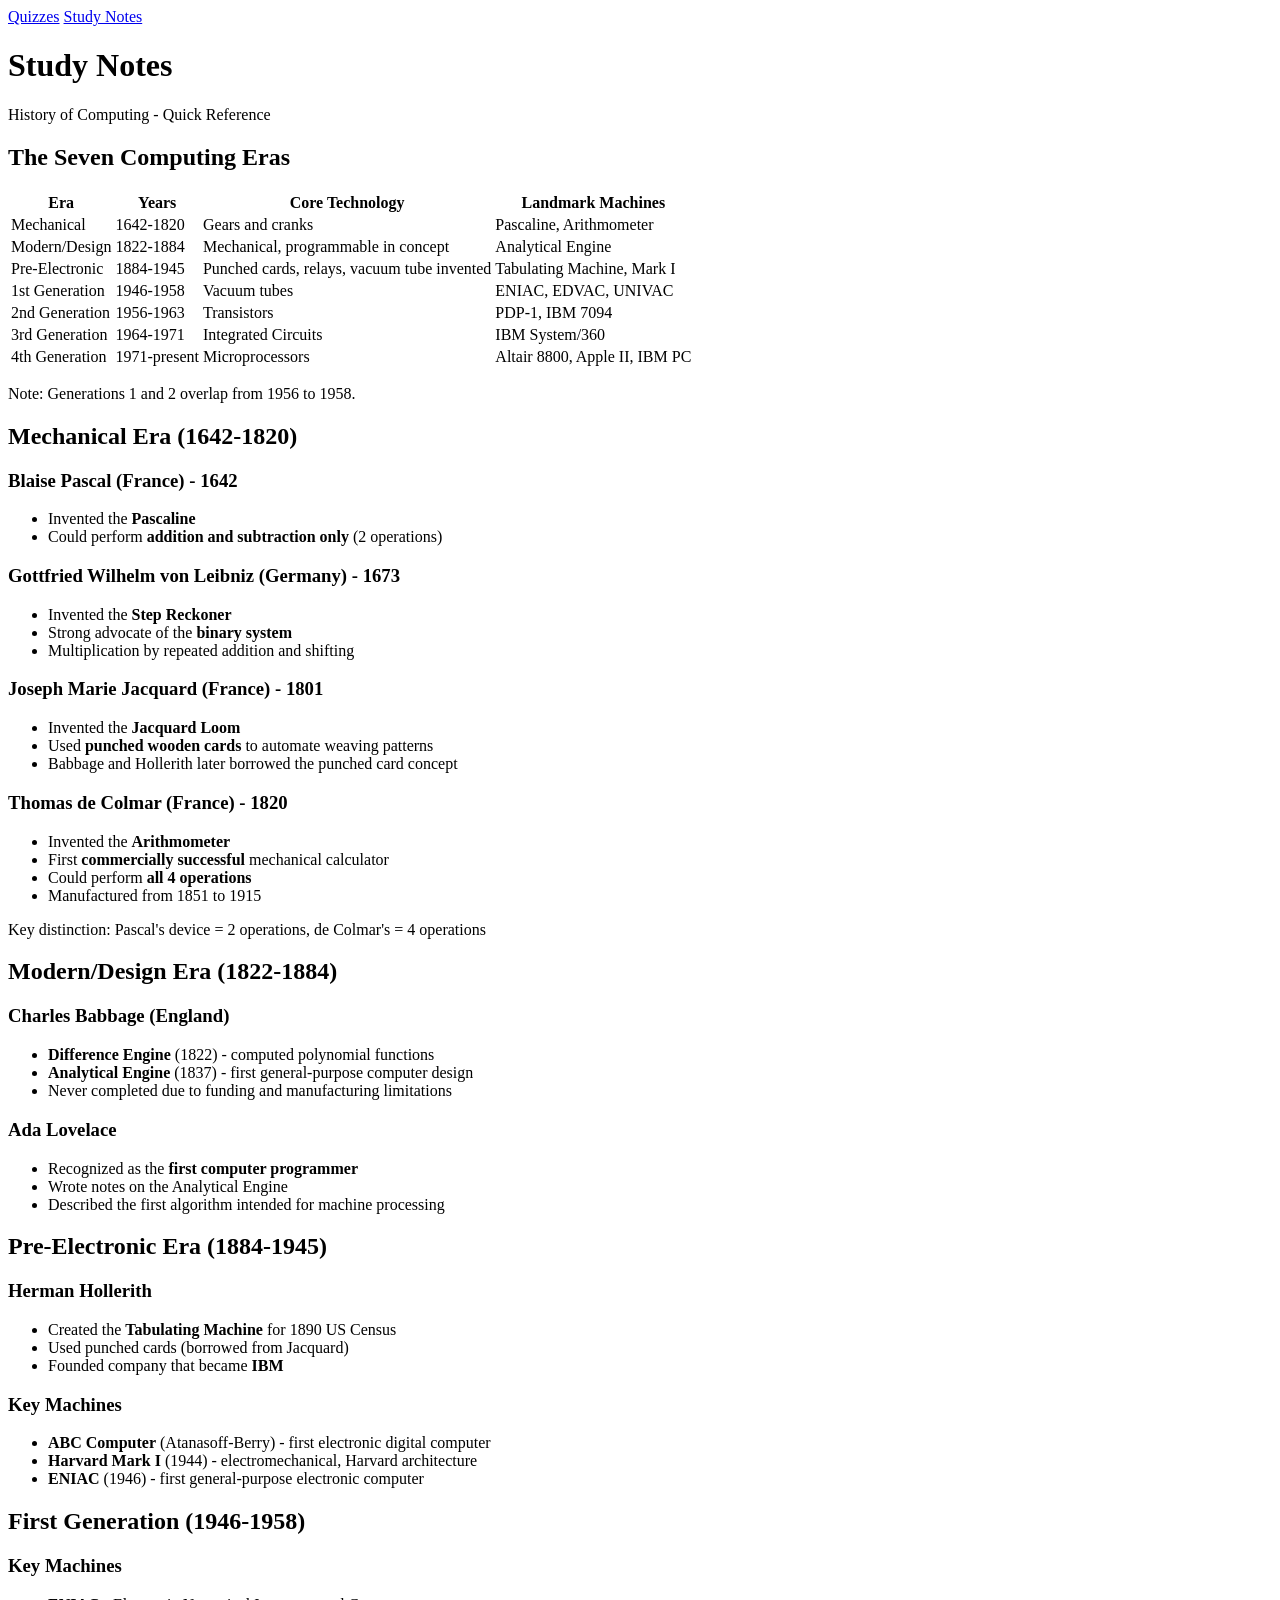
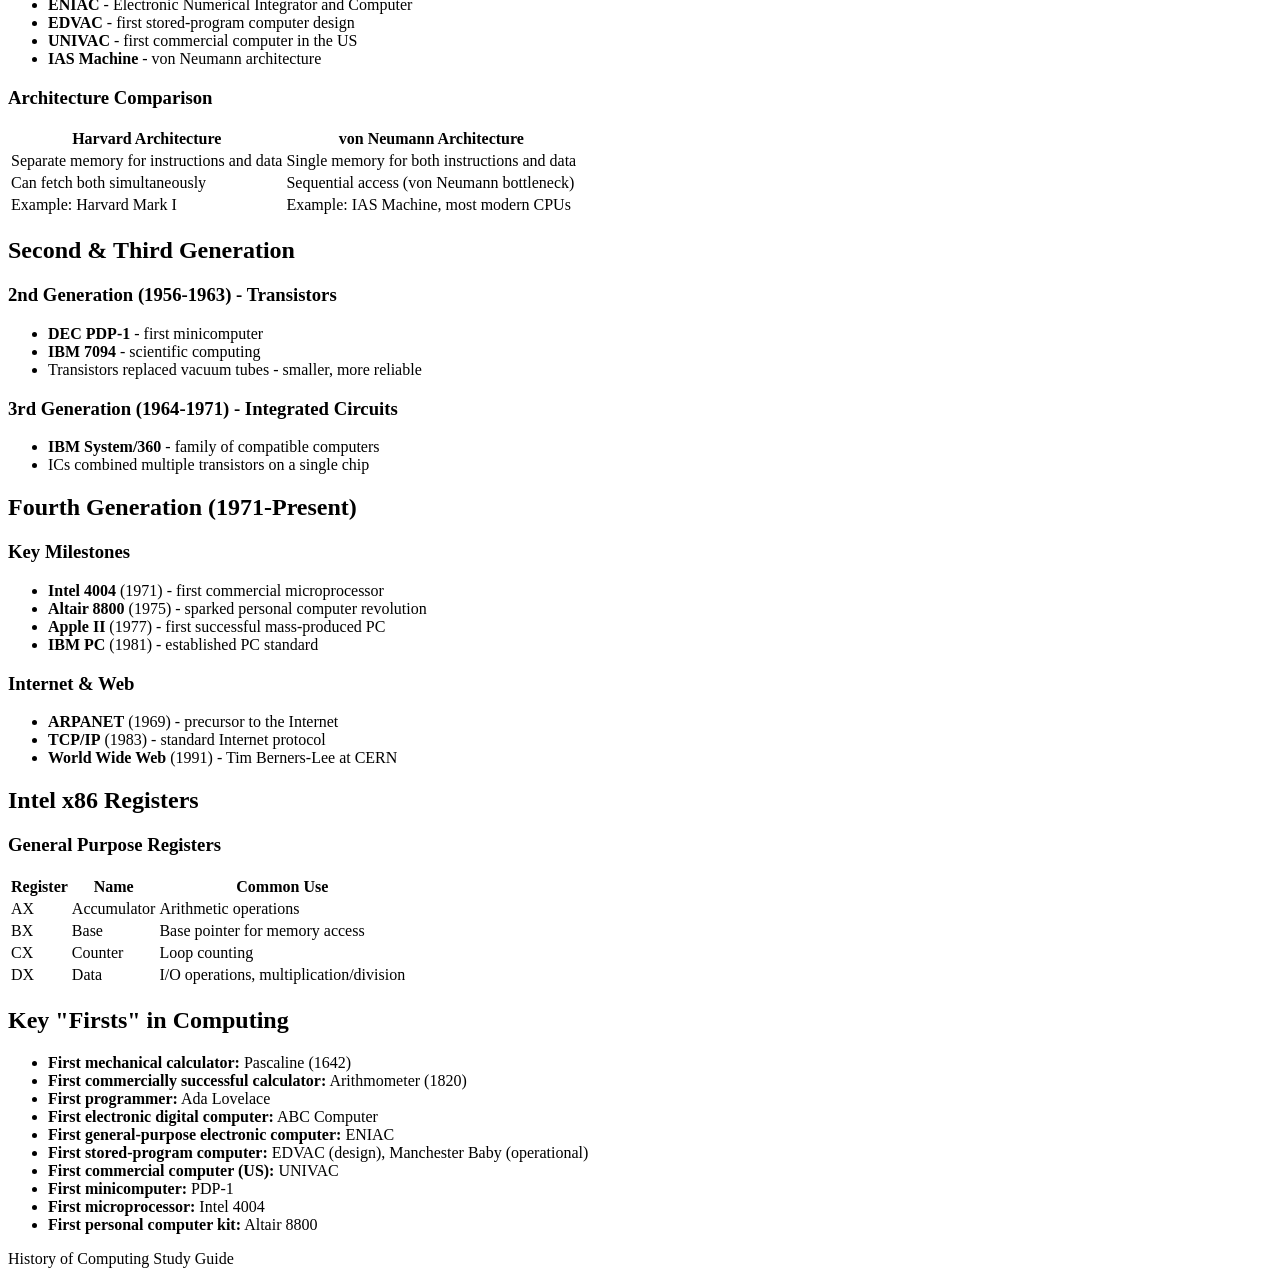
==== notes.html @ c655f58f "Add files via upload" ====
<!DOCTYPE html>
<html lang="en">
<head>
    <meta charset="UTF-8">
    <meta name="viewport" content="width=device-width, initial-scale=1.0">
    <title>Study Notes - History of Computing</title>
    <link rel="stylesheet" href="css/style.css">
</head>
<body>
    <div class="container">
        <nav class="nav">
            <a href="index.html">Quizzes</a>
            <a href="notes.html" class="active">Study Notes</a>
        </nav>

        <header>
            <h1>Study Notes</h1>
            <p class="subtitle">History of Computing - Quick Reference</p>
        </header>

        <main class="notes-container">
            <!-- Section 1: Computing Eras -->
            <section class="note-section">
                <h2>The Seven Computing Eras</h2>
                <table class="notes-table">
                    <thead>
                        <tr>
                            <th>Era</th>
                            <th>Years</th>
                            <th>Core Technology</th>
                            <th>Landmark Machines</th>
                        </tr>
                    </thead>
                    <tbody>
                        <tr>
                            <td>Mechanical</td>
                            <td>1642-1820</td>
                            <td>Gears and cranks</td>
                            <td>Pascaline, Arithmometer</td>
                        </tr>
                        <tr>
                            <td>Modern/Design</td>
                            <td>1822-1884</td>
                            <td>Mechanical, programmable in concept</td>
                            <td>Analytical Engine</td>
                        </tr>
                        <tr>
                            <td>Pre-Electronic</td>
                            <td>1884-1945</td>
                            <td>Punched cards, relays, vacuum tube invented</td>
                            <td>Tabulating Machine, Mark I</td>
                        </tr>
                        <tr>
                            <td>1st Generation</td>
                            <td>1946-1958</td>
                            <td>Vacuum tubes</td>
                            <td>ENIAC, EDVAC, UNIVAC</td>
                        </tr>
                        <tr>
                            <td>2nd Generation</td>
                            <td>1956-1963</td>
                            <td>Transistors</td>
                            <td>PDP-1, IBM 7094</td>
                        </tr>
                        <tr>
                            <td>3rd Generation</td>
                            <td>1964-1971</td>
                            <td>Integrated Circuits</td>
                            <td>IBM System/360</td>
                        </tr>
                        <tr>
                            <td>4th Generation</td>
                            <td>1971-present</td>
                            <td>Microprocessors</td>
                            <td>Altair 8800, Apple II, IBM PC</td>
                        </tr>
                    </tbody>
                </table>
                <p class="note-tip">Note: Generations 1 and 2 overlap from 1956 to 1958.</p>
            </section>

            <!-- Section 2: Mechanical Era Inventors -->
            <section class="note-section">
                <h2>Mechanical Era (1642-1820)</h2>

                <div class="note-card">
                    <h3>Blaise Pascal (France) - 1642</h3>
                    <ul>
                        <li>Invented the <strong>Pascaline</strong></li>
                        <li>Could perform <strong>addition and subtraction only</strong> (2 operations)</li>
                    </ul>
                </div>

                <div class="note-card">
                    <h3>Gottfried Wilhelm von Leibniz (Germany) - 1673</h3>
                    <ul>
                        <li>Invented the <strong>Step Reckoner</strong></li>
                        <li>Strong advocate of the <strong>binary system</strong></li>
                        <li>Multiplication by repeated addition and shifting</li>
                    </ul>
                </div>

                <div class="note-card">
                    <h3>Joseph Marie Jacquard (France) - 1801</h3>
                    <ul>
                        <li>Invented the <strong>Jacquard Loom</strong></li>
                        <li>Used <strong>punched wooden cards</strong> to automate weaving patterns</li>
                        <li>Babbage and Hollerith later borrowed the punched card concept</li>
                    </ul>
                </div>

                <div class="note-card">
                    <h3>Thomas de Colmar (France) - 1820</h3>
                    <ul>
                        <li>Invented the <strong>Arithmometer</strong></li>
                        <li>First <strong>commercially successful</strong> mechanical calculator</li>
                        <li>Could perform <strong>all 4 operations</strong></li>
                        <li>Manufactured from 1851 to 1915</li>
                    </ul>
                </div>

                <p class="note-tip">Key distinction: Pascal's device = 2 operations, de Colmar's = 4 operations</p>
            </section>

            <!-- Section 3: Modern/Design Era -->
            <section class="note-section">
                <h2>Modern/Design Era (1822-1884)</h2>

                <div class="note-card">
                    <h3>Charles Babbage (England)</h3>
                    <ul>
                        <li><strong>Difference Engine</strong> (1822) - computed polynomial functions</li>
                        <li><strong>Analytical Engine</strong> (1837) - first general-purpose computer design</li>
                        <li>Never completed due to funding and manufacturing limitations</li>
                    </ul>
                </div>

                <div class="note-card">
                    <h3>Ada Lovelace</h3>
                    <ul>
                        <li>Recognized as the <strong>first computer programmer</strong></li>
                        <li>Wrote notes on the Analytical Engine</li>
                        <li>Described the first algorithm intended for machine processing</li>
                    </ul>
                </div>
            </section>

            <!-- Section 4: Pre-Electronic Era -->
            <section class="note-section">
                <h2>Pre-Electronic Era (1884-1945)</h2>

                <div class="note-card">
                    <h3>Herman Hollerith</h3>
                    <ul>
                        <li>Created the <strong>Tabulating Machine</strong> for 1890 US Census</li>
                        <li>Used punched cards (borrowed from Jacquard)</li>
                        <li>Founded company that became <strong>IBM</strong></li>
                    </ul>
                </div>

                <div class="note-card">
                    <h3>Key Machines</h3>
                    <ul>
                        <li><strong>ABC Computer</strong> (Atanasoff-Berry) - first electronic digital computer</li>
                        <li><strong>Harvard Mark I</strong> (1944) - electromechanical, Harvard architecture</li>
                        <li><strong>ENIAC</strong> (1946) - first general-purpose electronic computer</li>
                    </ul>
                </div>
            </section>

            <!-- Section 5: First Generation -->
            <section class="note-section">
                <h2>First Generation (1946-1958)</h2>

                <div class="note-card">
                    <h3>Key Machines</h3>
                    <ul>
                        <li><strong>ENIAC</strong> - Electronic Numerical Integrator and Computer</li>
                        <li><strong>EDVAC</strong> - first stored-program computer design</li>
                        <li><strong>UNIVAC</strong> - first commercial computer in the US</li>
                        <li><strong>IAS Machine</strong> - von Neumann architecture</li>
                    </ul>
                </div>

                <div class="note-card">
                    <h3>Architecture Comparison</h3>
                    <table class="notes-table compact">
                        <thead>
                            <tr>
                                <th>Harvard Architecture</th>
                                <th>von Neumann Architecture</th>
                            </tr>
                        </thead>
                        <tbody>
                            <tr>
                                <td>Separate memory for instructions and data</td>
                                <td>Single memory for both instructions and data</td>
                            </tr>
                            <tr>
                                <td>Can fetch both simultaneously</td>
                                <td>Sequential access (von Neumann bottleneck)</td>
                            </tr>
                            <tr>
                                <td>Example: Harvard Mark I</td>
                                <td>Example: IAS Machine, most modern CPUs</td>
                            </tr>
                        </tbody>
                    </table>
                </div>
            </section>

            <!-- Section 6: Later Generations -->
            <section class="note-section">
                <h2>Second & Third Generation</h2>

                <div class="note-card">
                    <h3>2nd Generation (1956-1963) - Transistors</h3>
                    <ul>
                        <li><strong>DEC PDP-1</strong> - first minicomputer</li>
                        <li><strong>IBM 7094</strong> - scientific computing</li>
                        <li>Transistors replaced vacuum tubes - smaller, more reliable</li>
                    </ul>
                </div>

                <div class="note-card">
                    <h3>3rd Generation (1964-1971) - Integrated Circuits</h3>
                    <ul>
                        <li><strong>IBM System/360</strong> - family of compatible computers</li>
                        <li>ICs combined multiple transistors on a single chip</li>
                    </ul>
                </div>
            </section>

            <!-- Section 7: Fourth Generation -->
            <section class="note-section">
                <h2>Fourth Generation (1971-Present)</h2>

                <div class="note-card">
                    <h3>Key Milestones</h3>
                    <ul>
                        <li><strong>Intel 4004</strong> (1971) - first commercial microprocessor</li>
                        <li><strong>Altair 8800</strong> (1975) - sparked personal computer revolution</li>
                        <li><strong>Apple II</strong> (1977) - first successful mass-produced PC</li>
                        <li><strong>IBM PC</strong> (1981) - established PC standard</li>
                    </ul>
                </div>

                <div class="note-card">
                    <h3>Internet & Web</h3>
                    <ul>
                        <li><strong>ARPANET</strong> (1969) - precursor to the Internet</li>
                        <li><strong>TCP/IP</strong> (1983) - standard Internet protocol</li>
                        <li><strong>World Wide Web</strong> (1991) - Tim Berners-Lee at CERN</li>
                    </ul>
                </div>
            </section>

            <!-- Section 8: Intel Registers -->
            <section class="note-section">
                <h2>Intel x86 Registers</h2>

                <div class="note-card">
                    <h3>General Purpose Registers</h3>
                    <table class="notes-table compact">
                        <thead>
                            <tr>
                                <th>Register</th>
                                <th>Name</th>
                                <th>Common Use</th>
                            </tr>
                        </thead>
                        <tbody>
                            <tr>
                                <td>AX</td>
                                <td>Accumulator</td>
                                <td>Arithmetic operations</td>
                            </tr>
                            <tr>
                                <td>BX</td>
                                <td>Base</td>
                                <td>Base pointer for memory access</td>
                            </tr>
                            <tr>
                                <td>CX</td>
                                <td>Counter</td>
                                <td>Loop counting</td>
                            </tr>
                            <tr>
                                <td>DX</td>
                                <td>Data</td>
                                <td>I/O operations, multiplication/division</td>
                            </tr>
                        </tbody>
                    </table>
                </div>
            </section>

            <!-- Section 9: Key "Firsts" -->
            <section class="note-section">
                <h2>Key "Firsts" in Computing</h2>

                <div class="note-card">
                    <ul>
                        <li><strong>First mechanical calculator:</strong> Pascaline (1642)</li>
                        <li><strong>First commercially successful calculator:</strong> Arithmometer (1820)</li>
                        <li><strong>First programmer:</strong> Ada Lovelace</li>
                        <li><strong>First electronic digital computer:</strong> ABC Computer</li>
                        <li><strong>First general-purpose electronic computer:</strong> ENIAC</li>
                        <li><strong>First stored-program computer:</strong> EDVAC (design), Manchester Baby (operational)</li>
                        <li><strong>First commercial computer (US):</strong> UNIVAC</li>
                        <li><strong>First minicomputer:</strong> PDP-1</li>
                        <li><strong>First microprocessor:</strong> Intel 4004</li>
                        <li><strong>First personal computer kit:</strong> Altair 8800</li>
                    </ul>
                </div>
            </section>
        </main>

        <footer>
            <p>History of Computing Study Guide</p>
        </footer>
    </div>
</body>
</html>
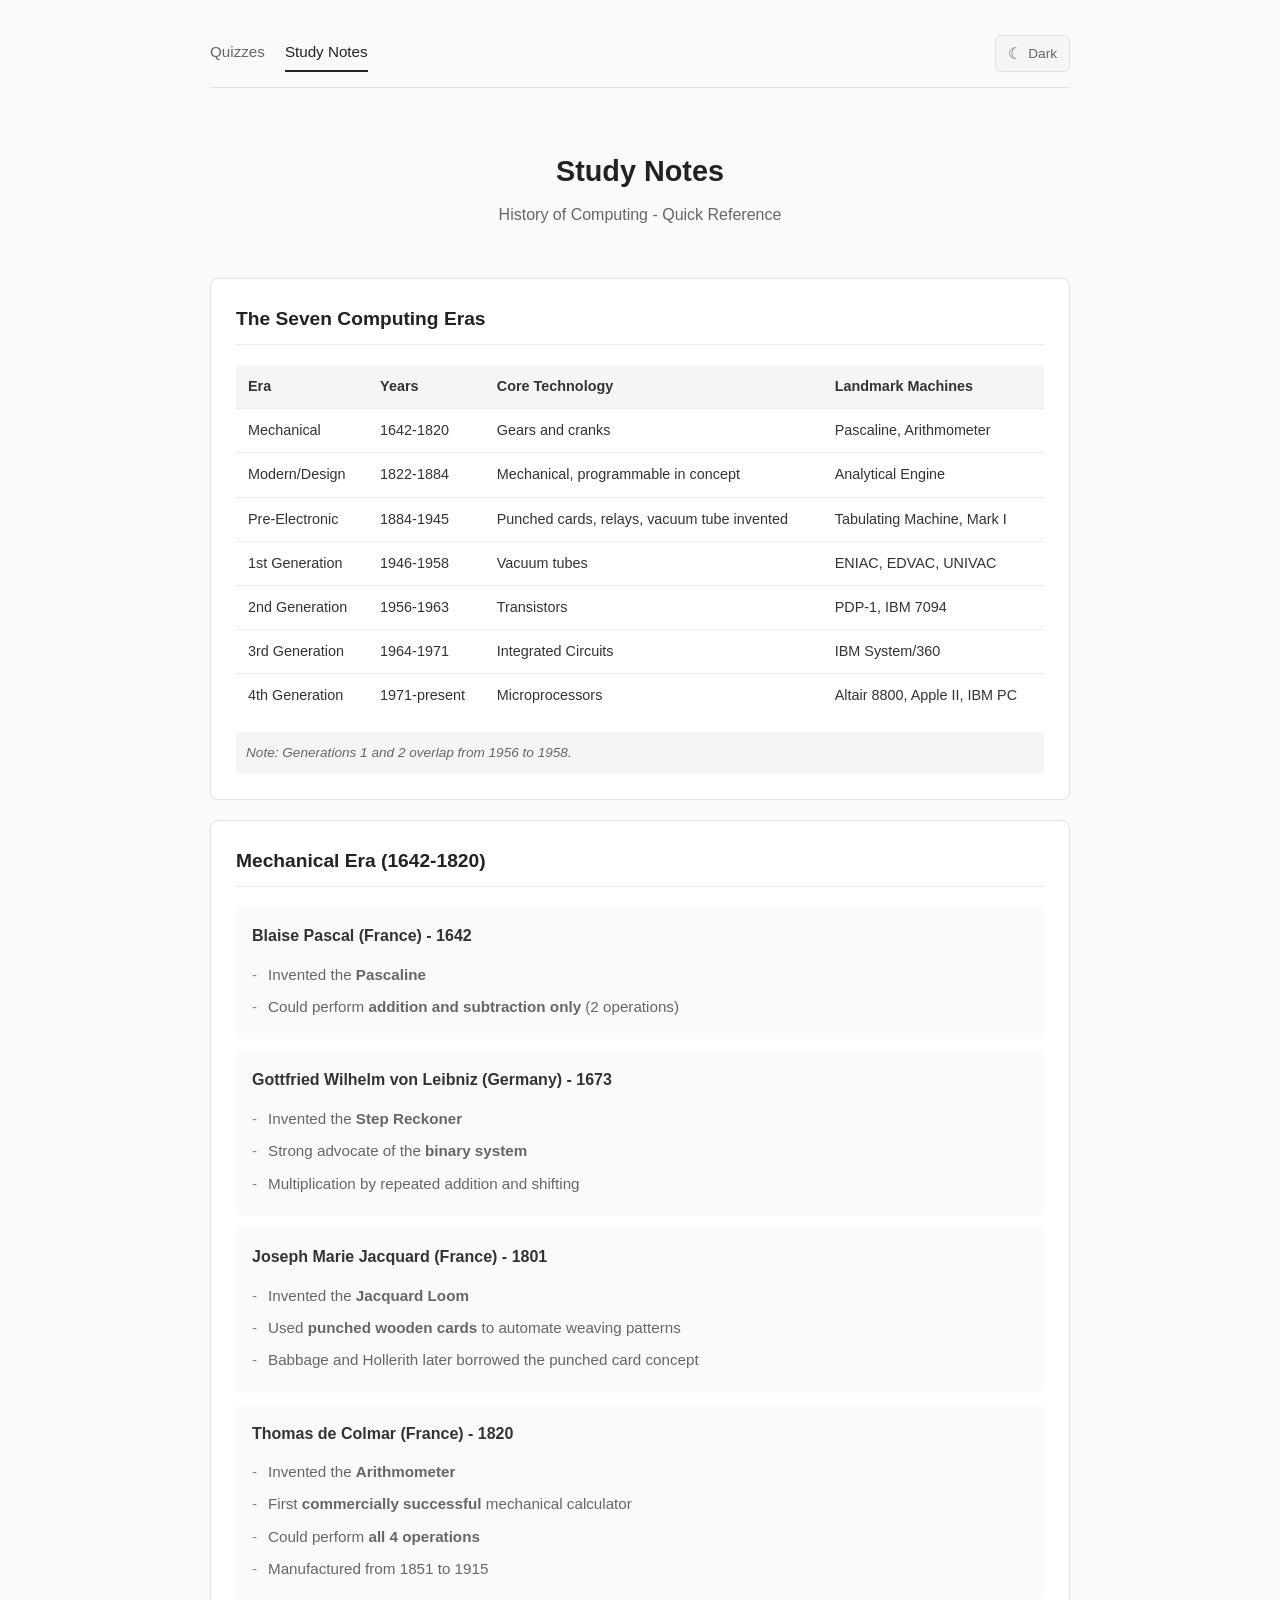
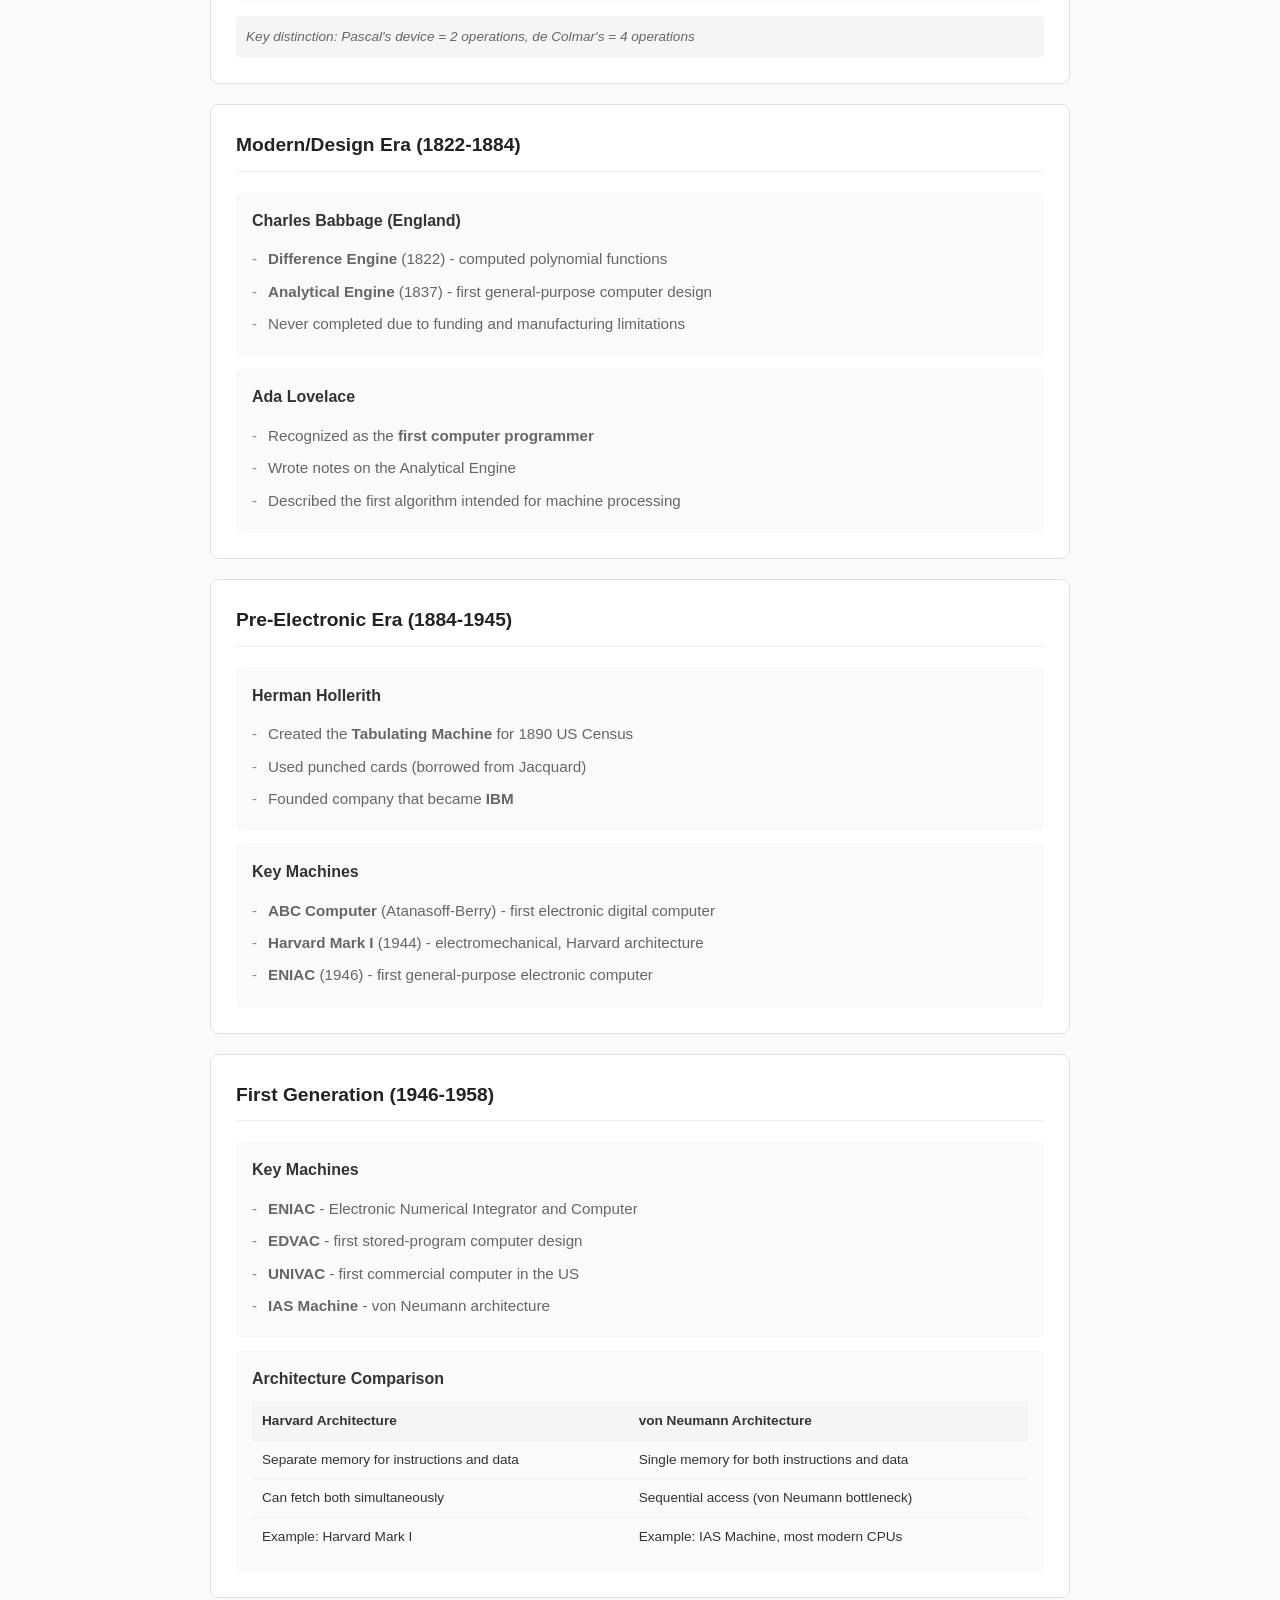
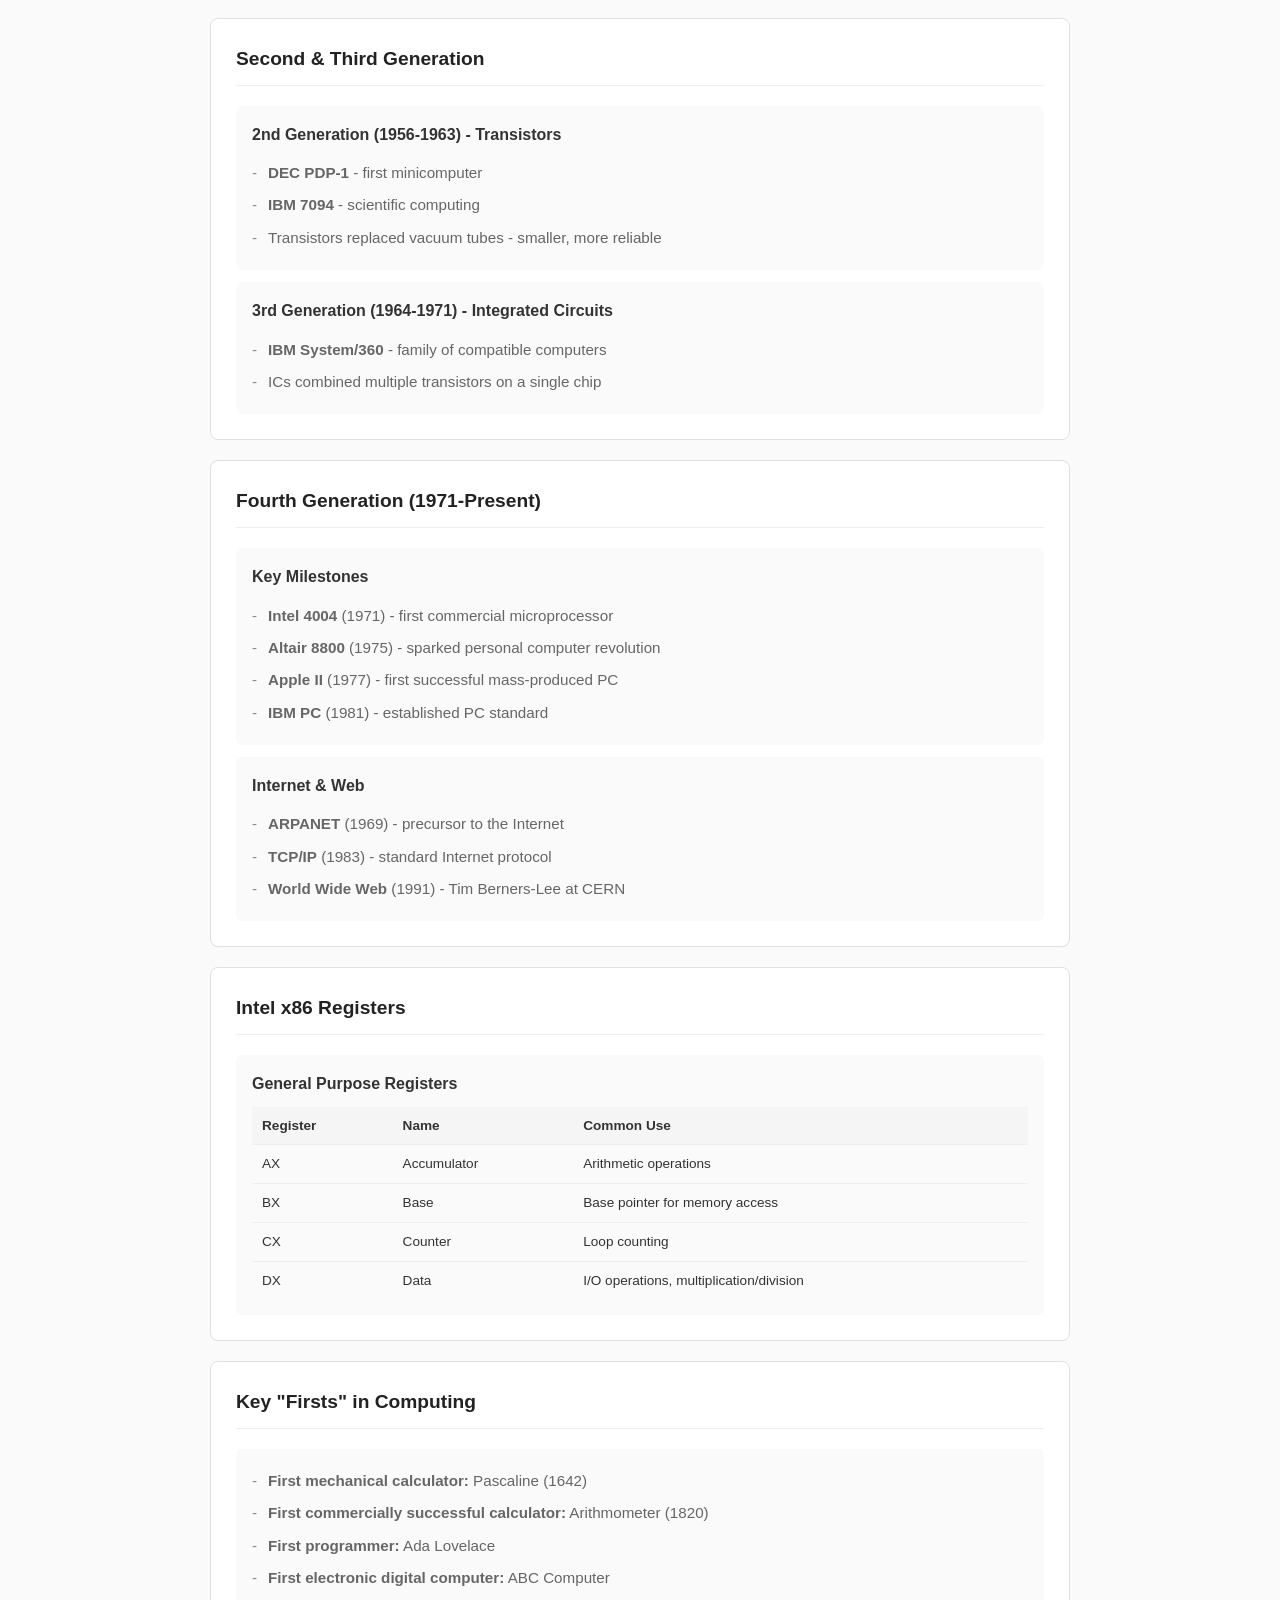
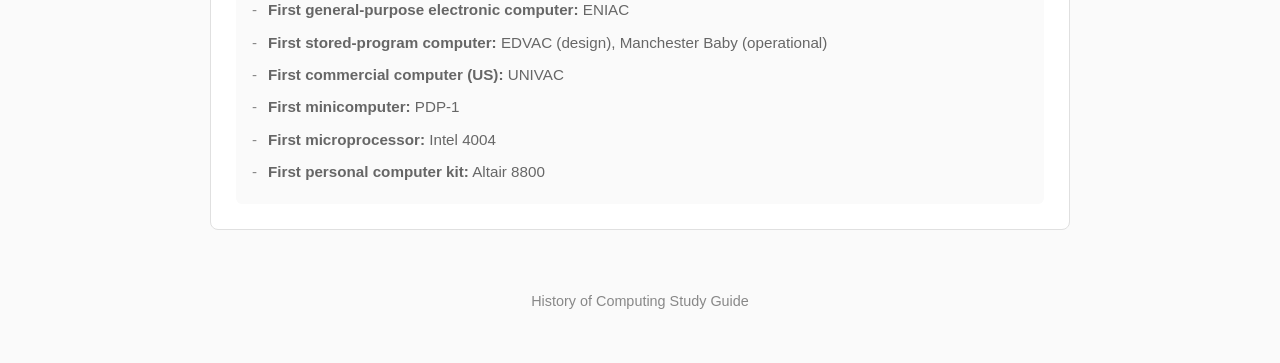
==== commit f927d3b1: "added dark and light mode theme" ====
--- a/notes.html
+++ b/notes.html
@@ -11,6 +11,10 @@
         <nav class="nav">
             <a href="index.html">Quizzes</a>
             <a href="notes.html" class="active">Study Notes</a>
+            <button class="theme-toggle" id="theme-toggle">
+                <span class="icon">☾</span>
+                <span class="text">Dark</span>
+            </button>
         </nav>
 
         <header>
@@ -320,5 +324,6 @@
             <p>History of Computing Study Guide</p>
         </footer>
     </div>
+    <script src="js/theme.js"></script>
 </body>
 </html>
--- a/css/style.css
+++ b/css/style.css
@@ -0,0 +1,741 @@
+/* Theme Variables */
+:root {
+    --bg-primary: #fafafa;
+    --bg-secondary: #fff;
+    --bg-tertiary: #f5f5f5;
+    --bg-card: #fafafa;
+    --text-primary: #222;
+    --text-secondary: #333;
+    --text-muted: #666;
+    --text-light: #888;
+    --border-color: #e0e0e0;
+    --border-light: #eee;
+    --border-dark: #ddd;
+    --accent: #333;
+    --accent-hover: #444;
+    --success: #4caf50;
+    --success-bg: #e8f5e9;
+    --success-text: #2e7d32;
+    --error: #f44336;
+    --error-bg: #ffebee;
+    --error-text: #c62828;
+    --shadow: rgba(0,0,0,0.08);
+}
+
+[data-theme="dark"] {
+    --bg-primary: #1a1a1a;
+    --bg-secondary: #242424;
+    --bg-tertiary: #2a2a2a;
+    --bg-card: #2a2a2a;
+    --text-primary: #f0f0f0;
+    --text-secondary: #e0e0e0;
+    --text-muted: #aaa;
+    --text-light: #888;
+    --border-color: #3a3a3a;
+    --border-light: #333;
+    --border-dark: #444;
+    --accent: #e0e0e0;
+    --accent-hover: #fff;
+    --success: #66bb6a;
+    --success-bg: #1b3d1f;
+    --success-text: #81c784;
+    --error: #ef5350;
+    --error-bg: #3d1b1b;
+    --error-text: #ef9a9a;
+    --shadow: rgba(0,0,0,0.3);
+}
+
+/* Reset and Base Styles */
+* {
+    margin: 0;
+    padding: 0;
+    box-sizing: border-box;
+}
+
+body {
+    font-family: -apple-system, BlinkMacSystemFont, 'Segoe UI', Roboto, sans-serif;
+    background: var(--bg-primary);
+    min-height: 100vh;
+    color: var(--text-secondary);
+    line-height: 1.6;
+    transition: background 0.3s, color 0.3s;
+}
+
+.container {
+    max-width: 900px;
+    margin: 0 auto;
+    padding: 20px;
+}
+
+/* Navigation */
+.nav {
+    display: flex;
+    gap: 20px;
+    padding: 15px 0;
+    border-bottom: 1px solid var(--border-color);
+    margin-bottom: 30px;
+    align-items: center;
+}
+
+.nav a {
+    color: var(--text-muted);
+    text-decoration: none;
+    font-size: 0.95rem;
+    padding: 5px 0;
+    border-bottom: 2px solid transparent;
+    transition: color 0.2s, border-color 0.2s;
+}
+
+.nav a:hover,
+.nav a.active {
+    color: var(--text-primary);
+    border-bottom-color: var(--text-primary);
+}
+
+/* Theme Toggle */
+.theme-toggle {
+    margin-left: auto;
+    background: var(--bg-tertiary);
+    border: 1px solid var(--border-color);
+    border-radius: 6px;
+    padding: 8px 12px;
+    cursor: pointer;
+    display: flex;
+    align-items: center;
+    gap: 6px;
+    font-size: 0.85rem;
+    color: var(--text-muted);
+    transition: background 0.2s, border-color 0.2s;
+}
+
+.theme-toggle:hover {
+    background: var(--bg-secondary);
+    border-color: var(--text-muted);
+}
+
+.theme-toggle .icon {
+    font-size: 1rem;
+}
+
+/* Header Styles */
+header {
+    text-align: center;
+    padding: 30px 20px 40px;
+}
+
+header h1 {
+    font-size: 1.8rem;
+    font-weight: 600;
+    margin-bottom: 8px;
+    color: var(--text-primary);
+}
+
+.subtitle {
+    font-size: 1rem;
+    color: var(--text-muted);
+}
+
+/* Quiz Grid - Landing Page */
+.quiz-grid {
+    display: grid;
+    grid-template-columns: repeat(auto-fit, minmax(280px, 1fr));
+    gap: 20px;
+    padding: 10px 0;
+}
+
+.quiz-card {
+    background: var(--bg-secondary);
+    border: 1px solid var(--border-color);
+    border-radius: 8px;
+    padding: 20px;
+    cursor: pointer;
+    transition: border-color 0.2s, box-shadow 0.2s, background 0.3s;
+}
+
+.quiz-card:hover {
+    border-color: var(--text-light);
+    box-shadow: 0 2px 8px var(--shadow);
+}
+
+.quiz-number {
+    display: inline-block;
+    background: var(--accent);
+    color: var(--bg-primary);
+    padding: 4px 12px;
+    border-radius: 4px;
+    font-size: 0.8rem;
+    font-weight: 500;
+    margin-bottom: 12px;
+}
+
+.quiz-card h2 {
+    font-size: 1.1rem;
+    font-weight: 600;
+    margin-bottom: 6px;
+    color: var(--text-primary);
+}
+
+.quiz-parts {
+    color: var(--text-light);
+    font-size: 0.85rem;
+    margin-bottom: 12px;
+}
+
+.quiz-topics {
+    list-style: none;
+    margin-bottom: 15px;
+}
+
+.quiz-topics li {
+    padding: 4px 0;
+    color: var(--text-muted);
+    font-size: 0.9rem;
+    padding-left: 16px;
+    position: relative;
+}
+
+.quiz-topics li::before {
+    content: '-';
+    position: absolute;
+    left: 0;
+    color: var(--text-light);
+}
+
+.quiz-count {
+    display: inline-block;
+    background: var(--bg-tertiary);
+    color: var(--text-muted);
+    padding: 6px 12px;
+    border-radius: 4px;
+    font-size: 0.85rem;
+}
+
+/* Quiz Page Header */
+.quiz-header {
+    padding: 15px 0;
+    text-align: center;
+}
+
+.quiz-header h1 {
+    font-size: 1.4rem;
+    margin: 15px 0;
+    color: var(--text-primary);
+}
+
+.back-btn {
+    display: inline-block;
+    color: var(--text-muted);
+    text-decoration: none;
+    font-size: 0.9rem;
+}
+
+.back-btn:hover {
+    color: var(--text-primary);
+}
+
+/* Progress Bar */
+.progress-container {
+    width: 100%;
+    max-width: 500px;
+    height: 4px;
+    background: var(--border-color);
+    border-radius: 2px;
+    margin: 15px auto;
+    overflow: hidden;
+}
+
+.progress-bar {
+    height: 100%;
+    background: var(--accent);
+    width: 0%;
+    transition: width 0.3s ease;
+}
+
+.progress-text {
+    color: var(--text-light);
+    font-size: 0.85rem;
+}
+
+/* Question Card */
+.quiz-container {
+    max-width: 700px;
+    margin: 0 auto;
+}
+
+.question-card {
+    background: var(--bg-secondary);
+    border: 1px solid var(--border-color);
+    border-radius: 8px;
+    padding: 30px;
+    transition: background 0.3s, border-color 0.3s;
+}
+
+.question-number {
+    color: var(--text-light);
+    font-size: 0.85rem;
+    margin-bottom: 10px;
+}
+
+.question-text {
+    font-size: 1.2rem;
+    font-weight: 500;
+    margin-bottom: 25px;
+    line-height: 1.5;
+    color: var(--text-primary);
+}
+
+/* Options */
+.options-container {
+    display: flex;
+    flex-direction: column;
+    gap: 10px;
+}
+
+.option-btn {
+    background: var(--bg-secondary);
+    border: 1px solid var(--border-dark);
+    border-radius: 6px;
+    padding: 14px 16px;
+    text-align: left;
+    cursor: pointer;
+    transition: border-color 0.2s, background 0.2s;
+    font-size: 0.95rem;
+    color: var(--text-secondary);
+    display: flex;
+    align-items: center;
+    gap: 12px;
+}
+
+.option-btn:hover:not(.disabled) {
+    border-color: var(--text-light);
+    background: var(--bg-tertiary);
+}
+
+.option-btn.selected {
+    border-color: var(--text-muted);
+    background: var(--bg-tertiary);
+}
+
+.option-btn.correct {
+    border-color: var(--success);
+    background: var(--success-bg);
+}
+
+.option-btn.incorrect {
+    border-color: var(--error);
+    background: var(--error-bg);
+}
+
+.option-btn.disabled {
+    cursor: not-allowed;
+}
+
+.option-letter {
+    display: flex;
+    align-items: center;
+    justify-content: center;
+    width: 28px;
+    height: 28px;
+    border-radius: 4px;
+    background: var(--bg-tertiary);
+    font-weight: 500;
+    font-size: 0.85rem;
+    flex-shrink: 0;
+    color: var(--text-secondary);
+}
+
+.option-btn.correct .option-letter {
+    background: var(--success);
+    color: white;
+}
+
+.option-btn.incorrect .option-letter {
+    background: var(--error);
+    color: white;
+}
+
+/* Feedback */
+.feedback {
+    margin-top: 15px;
+    padding: 12px 16px;
+    border-radius: 6px;
+    display: none;
+    font-size: 0.9rem;
+}
+
+.feedback.correct {
+    display: block;
+    background: var(--success-bg);
+    border: 1px solid var(--success);
+    color: var(--success-text);
+}
+
+.feedback.incorrect {
+    display: block;
+    background: var(--error-bg);
+    border: 1px solid var(--error);
+    color: var(--error-text);
+}
+
+/* Buttons */
+.btn {
+    padding: 12px 24px;
+    border-radius: 6px;
+    border: none;
+    font-size: 0.95rem;
+    font-weight: 500;
+    cursor: pointer;
+    transition: background 0.2s;
+}
+
+.next-btn {
+    margin-top: 20px;
+    background: var(--accent);
+    color: var(--bg-primary);
+    width: 100%;
+}
+
+.next-btn:hover {
+    background: var(--accent-hover);
+}
+
+.primary-btn {
+    background: var(--accent);
+    color: var(--bg-primary);
+}
+
+.primary-btn:hover {
+    background: var(--accent-hover);
+}
+
+.secondary-btn {
+    background: var(--bg-tertiary);
+    color: var(--text-secondary);
+    border: 1px solid var(--border-dark);
+}
+
+.secondary-btn:hover {
+    background: var(--border-color);
+}
+
+/* Results Screen */
+.results-card {
+    background: var(--bg-secondary);
+    border: 1px solid var(--border-color);
+    border-radius: 8px;
+    padding: 40px;
+    text-align: center;
+    transition: background 0.3s, border-color 0.3s;
+}
+
+.results-card h2 {
+    font-size: 1.5rem;
+    font-weight: 600;
+    margin-bottom: 25px;
+    color: var(--text-primary);
+}
+
+.score-circle {
+    width: 140px;
+    height: 140px;
+    border-radius: 50%;
+    background: var(--bg-tertiary);
+    display: flex;
+    flex-direction: column;
+    align-items: center;
+    justify-content: center;
+    margin: 0 auto 20px;
+    border: 3px solid var(--accent);
+}
+
+.score-number {
+    font-size: 2.5rem;
+    font-weight: 700;
+    color: var(--text-primary);
+}
+
+.score-label {
+    font-size: 0.85rem;
+    color: var(--text-light);
+}
+
+.score-percentage {
+    font-size: 1.5rem;
+    font-weight: 600;
+    margin-bottom: 8px;
+    color: var(--text-primary);
+}
+
+.score-message {
+    color: var(--text-muted);
+    margin-bottom: 25px;
+}
+
+.results-actions {
+    display: flex;
+    gap: 12px;
+    justify-content: center;
+    flex-wrap: wrap;
+}
+
+/* Review Screen */
+.review-header {
+    display: flex;
+    justify-content: space-between;
+    align-items: center;
+    margin-bottom: 25px;
+    flex-wrap: wrap;
+    gap: 15px;
+}
+
+.review-header h2 {
+    font-size: 1.4rem;
+    font-weight: 600;
+    color: var(--text-primary);
+}
+
+.review-container {
+    display: flex;
+    flex-direction: column;
+    gap: 15px;
+}
+
+.review-item {
+    background: var(--bg-secondary);
+    border: 1px solid var(--border-color);
+    border-radius: 8px;
+    padding: 20px;
+    transition: background 0.3s, border-color 0.3s;
+}
+
+.review-item.correct {
+    border-left: 3px solid var(--success);
+}
+
+.review-item.incorrect {
+    border-left: 3px solid var(--error);
+}
+
+.review-question {
+    font-size: 1rem;
+    margin-bottom: 12px;
+    color: var(--text-primary);
+}
+
+.review-answer {
+    padding: 8px 12px;
+    border-radius: 4px;
+    margin: 4px 0;
+    font-size: 0.9rem;
+}
+
+.review-answer.user-correct {
+    background: var(--success-bg);
+    color: var(--success-text);
+}
+
+.review-answer.user-incorrect {
+    background: var(--error-bg);
+    color: var(--error-text);
+}
+
+.review-answer.correct-answer {
+    background: var(--success-bg);
+    color: var(--success-text);
+}
+
+/* Notes Page Styles */
+.notes-container {
+    padding: 10px 0;
+}
+
+.note-section {
+    background: var(--bg-secondary);
+    border: 1px solid var(--border-color);
+    border-radius: 8px;
+    padding: 25px;
+    margin-bottom: 20px;
+    transition: background 0.3s, border-color 0.3s;
+}
+
+.note-section h2 {
+    font-size: 1.2rem;
+    font-weight: 600;
+    margin-bottom: 20px;
+    padding-bottom: 10px;
+    border-bottom: 1px solid var(--border-light);
+    color: var(--text-primary);
+}
+
+.note-card {
+    background: var(--bg-card);
+    border-radius: 6px;
+    padding: 16px;
+    margin-bottom: 12px;
+}
+
+.note-card:last-child {
+    margin-bottom: 0;
+}
+
+.note-card h3 {
+    font-size: 1rem;
+    font-weight: 600;
+    margin-bottom: 10px;
+    color: var(--text-secondary);
+}
+
+.note-card ul {
+    list-style: none;
+    padding-left: 0;
+}
+
+.note-card li {
+    padding: 4px 0;
+    padding-left: 16px;
+    position: relative;
+    color: var(--text-muted);
+    font-size: 0.95rem;
+}
+
+.note-card li::before {
+    content: '-';
+    position: absolute;
+    left: 0;
+    color: var(--text-light);
+}
+
+.notes-table {
+    width: 100%;
+    border-collapse: collapse;
+    font-size: 0.9rem;
+}
+
+.notes-table th,
+.notes-table td {
+    padding: 10px 12px;
+    text-align: left;
+    border-bottom: 1px solid var(--border-light);
+    color: var(--text-secondary);
+}
+
+.notes-table th {
+    background: var(--bg-tertiary);
+    font-weight: 600;
+    color: var(--text-secondary);
+}
+
+.notes-table tr:last-child td {
+    border-bottom: none;
+}
+
+.notes-table.compact {
+    margin-top: 10px;
+}
+
+.notes-table.compact th,
+.notes-table.compact td {
+    padding: 8px 10px;
+    font-size: 0.85rem;
+}
+
+.note-tip {
+    font-size: 0.85rem;
+    color: var(--text-muted);
+    font-style: italic;
+    margin-top: 15px;
+    padding: 10px;
+    background: var(--bg-tertiary);
+    border-radius: 4px;
+}
+
+/* Footer */
+footer {
+    text-align: center;
+    padding: 30px 20px;
+    color: var(--text-light);
+    font-size: 0.9rem;
+}
+
+/* Responsive Design */
+@media (max-width: 768px) {
+    .container {
+        padding: 15px;
+    }
+
+    header h1 {
+        font-size: 1.5rem;
+    }
+
+    .quiz-grid {
+        grid-template-columns: 1fr;
+    }
+
+    .question-card {
+        padding: 20px;
+    }
+
+    .question-text {
+        font-size: 1.1rem;
+    }
+
+    .results-card {
+        padding: 25px 20px;
+    }
+
+    .score-circle {
+        width: 120px;
+        height: 120px;
+    }
+
+    .score-number {
+        font-size: 2rem;
+    }
+
+    .results-actions {
+        flex-direction: column;
+    }
+
+    .results-actions .btn {
+        width: 100%;
+    }
+
+    .nav {
+        justify-content: center;
+        flex-wrap: wrap;
+    }
+
+    .theme-toggle {
+        margin-left: 0;
+        margin-top: 10px;
+        width: 100%;
+        justify-content: center;
+    }
+
+    .notes-table {
+        font-size: 0.8rem;
+    }
+
+    .notes-table th,
+    .notes-table td {
+        padding: 8px;
+    }
+
+    .note-section {
+        padding: 18px;
+    }
+}
+
+/* Screen utilities */
+.screen {
+    animation: fadeIn 0.2s ease;
+}
+
+@keyframes fadeIn {
+    from {
+        opacity: 0;
+    }
+    to {
+        opacity: 1;
+    }
+}
